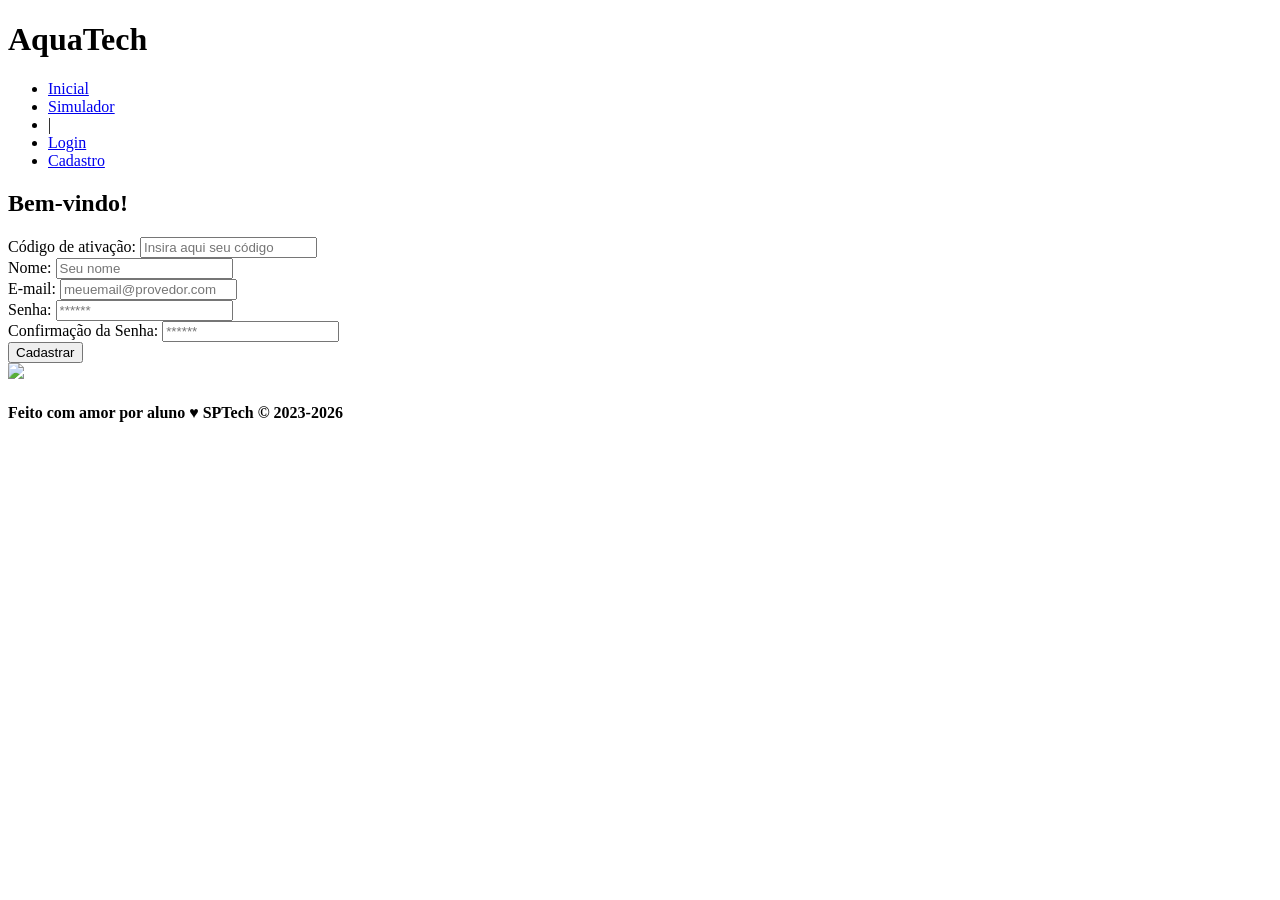
==== web-data-viz/public/cadastro.html @ 40148cc0 "feat: add api web-data-viz" ====
<!DOCTYPE html>
<html lang="pt-br">

<head>
  <meta charset="UTF-8" />
  <meta http-equiv="X-UA-Compatible" content="IE=edge" />
  <meta name="viewport" content="width=device-width, initial-scale=1.0" />

  <title>AquaTech | Cadastro</title>

  <script src="./js/sessao.js"></script>

  <link rel="stylesheet" href="./css/estilo.css" />
  <link rel="icon" href="./assets/icon/favicon2.ico" />
  <link rel="preconnect" href="https://fonts.gstatic.com" />
</head>

<body onload="listar()">
  <!--header inicio-->
  <div class="header">
    <div class="container">
      <h1 class="titulo">AquaTech</h1>
      <ul class="navbar">
        <li>
          <a href="index.html">Inicial</a>
        </li>
        <li>
          <a href="simulador.html">Simulador</a>
        </li>
        <li>|</li>
        <li>
          <a href="login.html">Login</a>
        </li>
        <li class="agora">
          <a href="#">Cadastro</a>
        </li>
      </ul>
    </div>
  </div>
  <!--header fim-->

  <div class="login">
    <div class="alerta_erro">
      <div class="card_erro" id="cardErro">
        <span id="mensagem_erro"></span>
      </div>
    </div>
    <div class="container">
      <div class="card card-cadastro">
        <h2>Bem-vindo!</h2>
        <div class="formulario">
          <!--
                         Para inserir mais um campo, copie uma das inputs abaixo.
                         Assim que inserir vá para o script abaixo.
                     -->
          <div class="campo">
            <span>Código de ativação:</span>
            <input id="codigo_input" type="text" placeholder="Insira aqui seu código" />
          </div>
          <div class="campo">
            <span>Nome:</span>
            <input id="nome_input" type="text" placeholder="Seu nome" />
          </div>
          <div class="campo">
            <span>E-mail:</span>
            <input id="email_input" type="text" placeholder="meuemail@provedor.com" />
          </div>
          <div class="campo">
            <span>Senha:</span>
            <input id="senha_input" type="password" placeholder="******" />
          </div>
          <div class="campo">
            <span>Confirmação da Senha:</span>
            <input id="confirmacao_senha_input" type="password" placeholder="******" />
          </div>
          <button class="botao" onclick="cadastrar()">Cadastrar</button>
        </div>
        <div id="div_aguardar" class="loading-div">
          <img src="./assets/circle-loading.gif" id="loading-gif" />
        </div>

        <div id="div_erros_login"></div>
      </div>
    </div>
  </div>

  <!--footer inicio-->
  <div class="footer">
    <div class="container">
      <h4>Feito com amor por aluno &hearts; SPTech &copy; 2023-2026</h4>
    </div>
  </div>
  <!--footer fim-->
</body>

</html>

<script>

  // Array para armazenar empresas cadastradas para validação de código de ativação 
  let listaEmpresasCadastradas = [];

  function cadastrar() {
    // aguardar();

    //Recupere o valor da nova input pelo nome do id
    // Agora vá para o método fetch logo abaixo
    var nomeVar = nome_input.value;
    var emailVar = email_input.value;
    var senhaVar = senha_input.value;
    var confirmacaoSenhaVar = confirmacao_senha_input.value;
    var codigoVar = codigo_input.value;
    var idEmpresaVincular

    // Verificando se há algum campo em branco
    if (
      nomeVar == "" ||
      emailVar == "" ||
      senhaVar == "" ||
      confirmacaoSenhaVar == "" ||
      codigoVar == ""
    ) {
      cardErro.style.display = "block";
      mensagem_erro.innerHTML =
        "(Mensagem de erro para todos os campos em branco)";

      finalizarAguardar();
      return false;
    } else {
      setInterval(sumirMensagem, 5000);
    }

    // Verificando se o código de ativação é de alguma empresa cadastrada
    for (let i = 0; i < listaEmpresasCadastradas.length; i++) {
      if (listaEmpresasCadastradas[i].codigo_ativacao == codigoVar) {
        idEmpresaVincular = listaEmpresasCadastradas[i].id
        console.log("Código de ativação válido.");
        break;
      } else {
        cardErro.style.display = "block";
        mensagem_erro.innerHTML = "(Mensagem de erro para código inválido)";
        finalizarAguardar();
      }
    }

    // Enviando o valor da nova input
    fetch("/usuarios/cadastrar", {
      method: "POST",
      headers: {
        "Content-Type": "application/json",
      },
      body: JSON.stringify({
        // crie um atributo que recebe o valor recuperado aqui
        // Agora vá para o arquivo routes/usuario.js
        nomeServer: nomeVar,
        emailServer: emailVar,
        senhaServer: senhaVar,
        idEmpresaVincularServer: idEmpresaVincular
      }),
    })
      .then(function (resposta) {
        console.log("resposta: ", resposta);

        if (resposta.ok) {
          cardErro.style.display = "block";

          mensagem_erro.innerHTML =
            "Cadastro realizado com sucesso! Redirecionando para tela de Login...";

          setTimeout(() => {
            window.location = "login.html";
          }, "2000");

          limparFormulario();
          finalizarAguardar();
        } else {
          throw "Houve um erro ao tentar realizar o cadastro!";
        }
      })
      .catch(function (resposta) {
        console.log(`#ERRO: ${resposta}`);
        finalizarAguardar();
      });

    return false;
  }

  // Listando empresas cadastradas 
  function listar() {
    fetch("/empresas/listar", {
      method: "GET",
    })
      .then(function (resposta) {
        resposta.json().then((empresas) => {
          empresas.forEach((empresa) => {
            listaEmpresasCadastradas.push(empresa);

            console.log("listaEmpresasCadastradas")
            console.log(listaEmpresasCadastradas[0].codigo_ativacao)
          });
        });
      })
      .catch(function (resposta) {
        console.log(`#ERRO: ${resposta}`);
      });
  }

  function sumirMensagem() {
    cardErro.style.display = "none";
  }
</script>
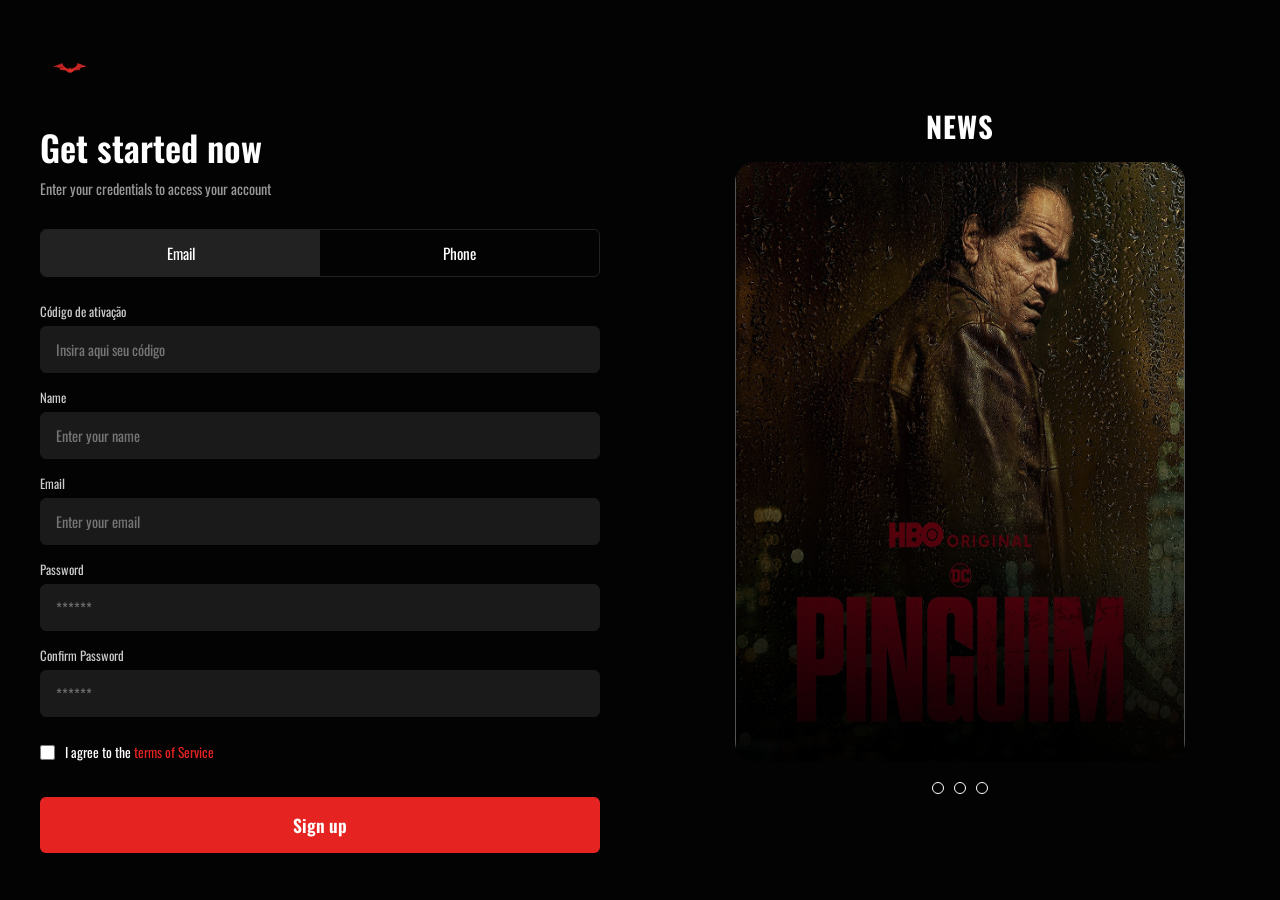
==== commit 068d275e: "feat: structure for registration and login, and the styling for both" ====
--- a/web-data-viz/public/cadastro.html
+++ b/web-data-viz/public/cadastro.html
@@ -6,206 +6,211 @@
   <meta http-equiv="X-UA-Compatible" content="IE=edge" />
   <meta name="viewport" content="width=device-width, initial-scale=1.0" />
 
-  <title>AquaTech | Cadastro</title>
+  <title>Vengeance | Cadastro</title>
 
   <script src="./js/sessao.js"></script>
-
-  <link rel="stylesheet" href="./css/estilo.css" />
+  <link rel="stylesheet" href="./css/cadLog.css" />
   <link rel="icon" href="./assets/icon/favicon2.ico" />
-  <link rel="preconnect" href="https://fonts.gstatic.com" />
+  <link rel="preconnect" href="https://fonts.googleapis.com">
+  <link rel="preconnect" href="https://fonts.gstatic.com" crossorigin>
+  <link href="https://fonts.googleapis.com/css2?family=Oswald:wght@200..700&display=swap" rel="stylesheet">
 </head>
 
 <body onload="listar()">
-  <!--header inicio-->
-  <div class="header">
-    <div class="container">
-      <h1 class="titulo">AquaTech</h1>
-      <ul class="navbar">
-        <li>
-          <a href="index.html">Inicial</a>
-        </li>
-        <li>
-          <a href="simulador.html">Simulador</a>
-        </li>
-        <li>|</li>
-        <li>
-          <a href="login.html">Login</a>
-        </li>
-        <li class="agora">
-          <a href="#">Cadastro</a>
-        </li>
-      </ul>
+  <div class="alerta_erro">
+    <div class="card_erro" id="cardErro">
+      <span id="mensagem_erro"></span>
     </div>
   </div>
-  <!--header fim-->
-
-  <div class="login">
-    <div class="alerta_erro">
-      <div class="card_erro" id="cardErro">
-        <span id="mensagem_erro"></span>
-      </div>
+
+  <div class="container">
+    <div class="left-panel">
+      <img src="./assets/icon/logo.png" alt="Logo The Vengeance" class="logo" />
+
+      <h1>Get started now</h1>
+      <p class="subtitle">Enter your credentials to access your account</p>
+
+      <div class="toggle-tabs">
+        <button class="toggle-btn active">Email</button>
+        <button class="toggle-btn">Phone</button>
+      </div>
+
+      <div class="formulario">
+        <div class="campo">
+          <span>Código de ativação</span>
+          <input id="codigo_input" type="text" placeholder="Insira aqui seu código" />
+        </div>
+        <div class="campo">
+          <span>Name</span>
+          <input id="nome_input" type="text" placeholder="Enter your name" />
+        </div>
+        <div class="campo">
+          <span>Email</span>
+          <input id="email_input" type="text" placeholder="Enter your email" />
+        </div>
+        <div class="campo">
+          <span>Password</span>
+          <input id="senha_input" type="password" placeholder="******" />
+        </div>
+        <div class="campo">
+          <span>Confirm Password</span>
+          <input id="confirmacao_senha_input" type="password" placeholder="******" />
+        </div>
+
+        <div class="checkbox-group">
+          <input type="checkbox" id="terms">
+          <label for="terms">I agree to the <a href="#">terms of Service</a></label>
+        </div>
+
+        <button class="botao" onclick="cadastrar()">Sign up</button>
+      </div>
+
+      <div id="div_aguardar" class="loading-div">
+        <img src="./assets/circle-loading.gif" id="loading-gif" width="40" />
+      </div>
+      <div id="div_erros_login"></div>
     </div>
-    <div class="container">
-      <div class="card card-cadastro">
-        <h2>Bem-vindo!</h2>
-        <div class="formulario">
-          <!--
-                         Para inserir mais um campo, copie uma das inputs abaixo.
-                         Assim que inserir vá para o script abaixo.
-                     -->
-          <div class="campo">
-            <span>Código de ativação:</span>
-            <input id="codigo_input" type="text" placeholder="Insira aqui seu código" />
-          </div>
-          <div class="campo">
-            <span>Nome:</span>
-            <input id="nome_input" type="text" placeholder="Seu nome" />
-          </div>
-          <div class="campo">
-            <span>E-mail:</span>
-            <input id="email_input" type="text" placeholder="meuemail@provedor.com" />
-          </div>
-          <div class="campo">
-            <span>Senha:</span>
-            <input id="senha_input" type="password" placeholder="******" />
-          </div>
-          <div class="campo">
-            <span>Confirmação da Senha:</span>
-            <input id="confirmacao_senha_input" type="password" placeholder="******" />
-          </div>
-          <button class="botao" onclick="cadastrar()">Cadastrar</button>
-        </div>
-        <div id="div_aguardar" class="loading-div">
-          <img src="./assets/circle-loading.gif" id="loading-gif" />
-        </div>
-
-        <div id="div_erros_login"></div>
+
+    <div class="right-panel">
+      <div class="news-title">NEWS</div>
+      
+      <div class="carousel-wrapper">
+        <div class="carousel-track" id="track">
+          <img src="assets/imgs/penguinPoster.png" alt="News 1">
+          <img src="assets/imgs/batmanPoster.png" alt="News 2">
+          <img src="assets/imgs/caraDeBarroPoster.png" alt="News 3">
+        </div>
+      </div>
+
+      <div class="indicators" id="indicators">
+        <div class="dot active"><div class="dot-fill"></div></div>
+        <div class="dot"><div class="dot-fill"></div></div>
+        <div class="dot"><div class="dot-fill"></div></div>
       </div>
     </div>
   </div>
-
-  <!--footer inicio-->
-  <div class="footer">
-    <div class="container">
-      <h4>Feito com amor por aluno &hearts; SPTech &copy; 2023-2026</h4>
-    </div>
-  </div>
-  <!--footer fim-->
+  
+  <script>
+    const track = document.getElementById('track');
+    const dots = document.querySelectorAll('.dot');
+    let slideAtual = 0;
+    const tempoIntervalo = 5000; 
+
+    function moverCarrossel() {
+      slideAtual = (slideAtual + 1) % dots.length;
+      track.style.transform = `translateX(-${slideAtual * 100}%)`;
+
+      dots.forEach(dot => {
+        dot.classList.remove('active');
+        void dot.offsetWidth; 
+      });
+      dots[slideAtual].classList.add('active');
+    }
+
+    setInterval(moverCarrossel, tempoIntervalo);
+
+    let listaEmpresasCadastradas = [];
+
+    function finalizarAguardar() {
+      document.getElementById('div_aguardar').style.display = 'none';
+    }
+    function limparFormulario() {
+      document.getElementById('codigo_input').value = '';
+      document.getElementById('nome_input').value = '';
+      document.getElementById('email_input').value = '';
+      document.getElementById('senha_input').value = '';
+      document.getElementById('confirmacao_senha_input').value = '';
+    }
+
+    function cadastrar() {
+      var nomeVar = nome_input.value;
+      var emailVar = email_input.value;
+      var senhaVar = senha_input.value;
+      var confirmacaoSenhaVar = confirmacao_senha_input.value;
+      var codigoVar = codigo_input.value;
+      var idEmpresaVincular;
+
+      if (
+        nomeVar == "" ||
+        emailVar == "" ||
+        senhaVar == "" ||
+        confirmacaoSenhaVar == "" ||
+        codigoVar == ""
+      ) {
+        cardErro.style.display = "block";
+        mensagem_erro.innerHTML = "Por favor, preencha todos os campos.";
+        finalizarAguardar();
+        return false;
+      } else {
+        setInterval(sumirMensagem, 5000);
+      }
+
+      for (let i = 0; i < listaEmpresasCadastradas.length; i++) {
+        if (listaEmpresasCadastradas[i].codigo_ativacao == codigoVar) {
+          idEmpresaVincular = listaEmpresasCadastradas[i].id;
+          console.log("Código de ativação válido.");
+          break;
+        } else if (i == listaEmpresasCadastradas.length - 1) {
+          cardErro.style.display = "block";
+          mensagem_erro.innerHTML = "Código de ativação inválido.";
+          finalizarAguardar();
+          return false;
+        }
+      }
+
+      fetch("/usuarios/cadastrar", {
+        method: "POST",
+        headers: {
+          "Content-Type": "application/json",
+        },
+        body: JSON.stringify({
+          nomeServer: nomeVar,
+          emailServer: emailVar,
+          senhaServer: senhaVar,
+          idEmpresaVincularServer: idEmpresaVincular
+        }),
+      })
+        .then(function (resposta) {
+          console.log("resposta: ", resposta);
+          if (resposta.ok) {
+            cardErro.style.display = "block";
+            mensagem_erro.innerHTML = "Cadastro realizado com sucesso! Redirecionando...";
+            setTimeout(() => {
+              window.location = "login.html";
+            }, 2000);
+            limparFormulario();
+            finalizarAguardar();
+          } else {
+            throw "Houve um erro ao tentar realizar o cadastro!";
+          }
+        })
+        .catch(function (resposta) {
+          console.log(`#ERRO: ${resposta}`);
+          finalizarAguardar();
+        });
+
+      return false;
+    }
+
+    function listar() {
+      fetch("/empresas/listar", {
+        method: "GET",
+      })
+        .then(function (resposta) {
+          resposta.json().then((empresas) => {
+            empresas.forEach((empresa) => {
+              listaEmpresasCadastradas.push(empresa);
+            });
+          });
+        })
+        .catch(function (resposta) {
+          console.log(`#ERRO: ${resposta}`);
+        });
+    }
+
+    function sumirMensagem() {
+      cardErro.style.display = "none";
+    }
+  </script>
 </body>
-
-</html>
-
-<script>
-
-  // Array para armazenar empresas cadastradas para validação de código de ativação 
-  let listaEmpresasCadastradas = [];
-
-  function cadastrar() {
-    // aguardar();
-
-    //Recupere o valor da nova input pelo nome do id
-    // Agora vá para o método fetch logo abaixo
-    var nomeVar = nome_input.value;
-    var emailVar = email_input.value;
-    var senhaVar = senha_input.value;
-    var confirmacaoSenhaVar = confirmacao_senha_input.value;
-    var codigoVar = codigo_input.value;
-    var idEmpresaVincular
-
-    // Verificando se há algum campo em branco
-    if (
-      nomeVar == "" ||
-      emailVar == "" ||
-      senhaVar == "" ||
-      confirmacaoSenhaVar == "" ||
-      codigoVar == ""
-    ) {
-      cardErro.style.display = "block";
-      mensagem_erro.innerHTML =
-        "(Mensagem de erro para todos os campos em branco)";
-
-      finalizarAguardar();
-      return false;
-    } else {
-      setInterval(sumirMensagem, 5000);
-    }
-
-    // Verificando se o código de ativação é de alguma empresa cadastrada
-    for (let i = 0; i < listaEmpresasCadastradas.length; i++) {
-      if (listaEmpresasCadastradas[i].codigo_ativacao == codigoVar) {
-        idEmpresaVincular = listaEmpresasCadastradas[i].id
-        console.log("Código de ativação válido.");
-        break;
-      } else {
-        cardErro.style.display = "block";
-        mensagem_erro.innerHTML = "(Mensagem de erro para código inválido)";
-        finalizarAguardar();
-      }
-    }
-
-    // Enviando o valor da nova input
-    fetch("/usuarios/cadastrar", {
-      method: "POST",
-      headers: {
-        "Content-Type": "application/json",
-      },
-      body: JSON.stringify({
-        // crie um atributo que recebe o valor recuperado aqui
-        // Agora vá para o arquivo routes/usuario.js
-        nomeServer: nomeVar,
-        emailServer: emailVar,
-        senhaServer: senhaVar,
-        idEmpresaVincularServer: idEmpresaVincular
-      }),
-    })
-      .then(function (resposta) {
-        console.log("resposta: ", resposta);
-
-        if (resposta.ok) {
-          cardErro.style.display = "block";
-
-          mensagem_erro.innerHTML =
-            "Cadastro realizado com sucesso! Redirecionando para tela de Login...";
-
-          setTimeout(() => {
-            window.location = "login.html";
-          }, "2000");
-
-          limparFormulario();
-          finalizarAguardar();
-        } else {
-          throw "Houve um erro ao tentar realizar o cadastro!";
-        }
-      })
-      .catch(function (resposta) {
-        console.log(`#ERRO: ${resposta}`);
-        finalizarAguardar();
-      });
-
-    return false;
-  }
-
-  // Listando empresas cadastradas 
-  function listar() {
-    fetch("/empresas/listar", {
-      method: "GET",
-    })
-      .then(function (resposta) {
-        resposta.json().then((empresas) => {
-          empresas.forEach((empresa) => {
-            listaEmpresasCadastradas.push(empresa);
-
-            console.log("listaEmpresasCadastradas")
-            console.log(listaEmpresasCadastradas[0].codigo_ativacao)
-          });
-        });
-      })
-      .catch(function (resposta) {
-        console.log(`#ERRO: ${resposta}`);
-      });
-  }
-
-  function sumirMensagem() {
-    cardErro.style.display = "none";
-  }
-</script>+</html>
--- a/web-data-viz/public/css/cadLog.css
+++ b/web-data-viz/public/css/cadLog.css
@@ -0,0 +1,243 @@
+* {
+  margin: 0;
+  padding: 0;
+  box-sizing: border-box;
+  font-family: 'Oswald', sans-serif;
+}
+
+body {
+  background-color: #030303;
+  color: #ffffff;
+  display: flex;
+  justify-content: center;
+  align-items: center;
+  min-height: 100vh;
+  overflow-x: hidden;
+}
+
+.alerta_erro {
+  position: fixed;
+  top: 20px;
+  right: 20px;
+  z-index: 1000;
+}
+
+.card_erro {
+  display: none;
+  background-color: #e52421;
+  color: white;
+  padding: 15px 25px;
+  border-radius: 8px;
+  font-weight: 600;
+  box-shadow: 0 4px 12px rgba(229, 36, 33, 0.3);
+}
+
+.container {
+  display: flex;
+  width: 100%;
+  max-width: 1300px;
+  padding: 40px;
+  gap: 80px;
+}
+
+.left-panel {
+  flex: 1;
+  display: flex;
+  flex-direction: column;
+  justify-content: center;
+}
+
+.logo {
+  width: 60px;
+  margin-bottom: 30px;
+  fill: #e52421;
+}
+
+h1 {
+  font-size: 2.2rem;
+  font-weight: 600;
+  margin-bottom: 5px;
+}
+
+.subtitle {
+  color: #999;
+  font-size: 0.9rem;
+  margin-bottom: 30px;
+}
+
+.toggle-tabs {
+  display: flex;
+  border: 1px solid #222;
+  border-radius: 6px;
+  margin-bottom: 25px;
+  overflow: hidden;
+}
+
+.toggle-btn {
+  flex: 1;
+  padding: 12px;
+  background: transparent;
+  color: #fff;
+  border: none;
+  cursor: pointer;
+  font-size: 0.95rem;
+  transition: background 0.3s;
+}
+
+.toggle-btn.active {
+  background-color: #222;
+}
+
+.formulario {
+  display: flex;
+  flex-direction: column;
+  gap: 15px;
+}
+
+.campo {
+  display: flex;
+  flex-direction: column;
+}
+
+.campo span {
+  font-size: 0.8rem;
+  margin-bottom: 5px;
+  color: #ccc;
+}
+
+.campo input {
+  padding: 12px 15px;
+  background-color: #1a1a1a;
+  border: 1px solid #1a1a1a;
+  border-radius: 6px;
+  color: #fff;
+  font-size: 0.9rem;
+  outline: none;
+  transition: border 0.3s;
+}
+
+.campo input:focus {
+  border-color: #e52421;
+}
+
+.checkbox-group {
+  display: flex;
+  align-items: center;
+  gap: 10px;
+  margin: 10px 0 20px 0;
+  font-size: 0.85rem;
+}
+
+.checkbox-group input {
+  accent-color: #e52421;
+  width: 15px;
+  height: 15px;
+}
+
+.checkbox-group a {
+  color: #e52421;
+  text-decoration: none;
+}
+
+.botao {
+  padding: 15px;
+  background-color: #e52421;
+  color: #fff;
+  border: none;
+  border-radius: 6px;
+  font-size: 1.1rem;
+  font-weight: 600;
+  cursor: pointer;
+  transition: background-color 0.3s;
+}
+
+.botao:hover {
+  background-color: #c41e1b;
+}
+
+.loading-div {
+  display: none;
+  justify-content: center;
+  margin-top: 15px;
+}
+
+.right-panel {
+  flex: 1;
+  display: flex;
+  flex-direction: column;
+  align-items: center;
+  justify-content: center;
+}
+
+.news-title {
+  font-size: 1.8rem;
+  font-weight: bold;
+  margin-bottom: 15px;
+  letter-spacing: 1px;
+}
+
+.carousel-wrapper {
+  width: 100%;
+  max-width: 450px;
+  height: 600px;
+  border-radius: 20px;
+  overflow: hidden;
+  position: relative;
+}
+
+.carousel-track {
+  display: flex;
+  width: 100%;
+  height: 100%;
+  transition: transform 0.6s ease-in-out;
+}
+
+.carousel-track img {
+  min-width: 100%;
+  height: 100%;
+  object-fit: cover;
+}
+
+.indicators {
+  display: flex;
+  gap: 10px;
+  margin-top: 20px;
+}
+
+.dot {
+  width: 12px;
+  height: 12px;
+  border: 1px solid #fff;
+  border-radius: 50%;
+  display: flex;
+  justify-content: center;
+  align-items: center;
+  position: relative;
+}
+
+.dot-fill {
+  width: 100%;
+  height: 100%;
+  background-color: #fff;
+  border-radius: 50%;
+  transform: scale(0); 
+}
+
+@keyframes despreencher {
+  0% { transform: scale(1); opacity: 1; }
+  100% { transform: scale(0); opacity: 0.2; }
+}
+
+.dot.active .dot-fill {
+  animation: despreencher 5s linear forwards;
+}
+
+@media (max-width: 900px) {
+  .container {
+    flex-direction: column;
+    padding: 20px;
+  }
+  .carousel-wrapper {
+    height: 400px;
+  }
+}
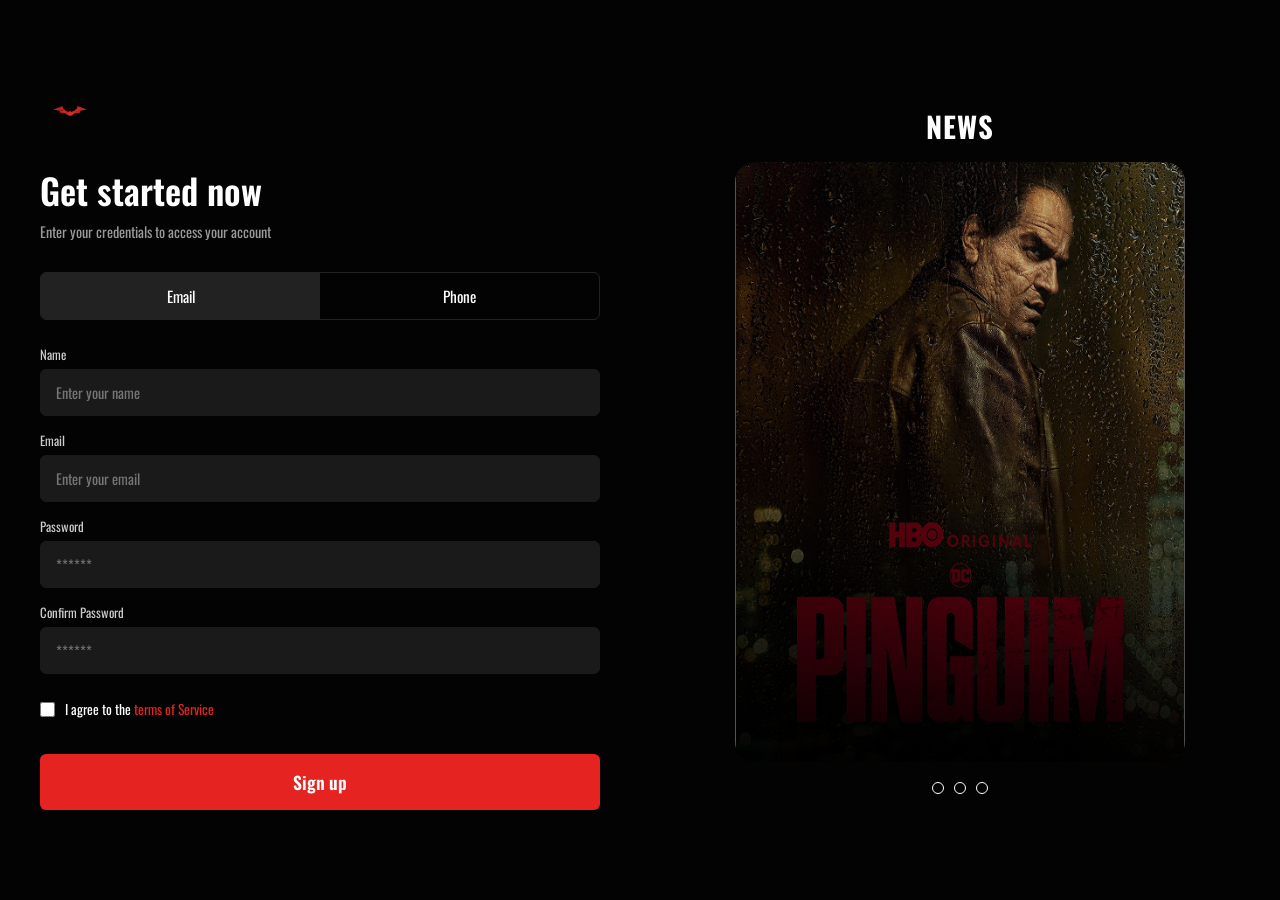
==== commit 811533dc: "fix: removing parts of the API and registration system that I won't be using" ====
--- a/web-data-viz/public/cadastro.html
+++ b/web-data-viz/public/cadastro.html
@@ -36,10 +36,6 @@
       </div>
 
       <div class="formulario">
-        <div class="campo">
-          <span>Código de ativação</span>
-          <input id="codigo_input" type="text" placeholder="Insira aqui seu código" />
-        </div>
         <div class="campo">
           <span>Name</span>
           <input id="nome_input" type="text" placeholder="Enter your name" />
@@ -115,7 +111,6 @@
       document.getElementById('div_aguardar').style.display = 'none';
     }
     function limparFormulario() {
-      document.getElementById('codigo_input').value = '';
       document.getElementById('nome_input').value = '';
       document.getElementById('email_input').value = '';
       document.getElementById('senha_input').value = '';
@@ -127,15 +122,13 @@
       var emailVar = email_input.value;
       var senhaVar = senha_input.value;
       var confirmacaoSenhaVar = confirmacao_senha_input.value;
-      var codigoVar = codigo_input.value;
       var idEmpresaVincular;
 
       if (
         nomeVar == "" ||
         emailVar == "" ||
         senhaVar == "" ||
-        confirmacaoSenhaVar == "" ||
-        codigoVar == ""
+        confirmacaoSenhaVar == ""
       ) {
         cardErro.style.display = "block";
         mensagem_erro.innerHTML = "Por favor, preencha todos os campos.";
@@ -143,19 +136,6 @@
         return false;
       } else {
         setInterval(sumirMensagem, 5000);
-      }
-
-      for (let i = 0; i < listaEmpresasCadastradas.length; i++) {
-        if (listaEmpresasCadastradas[i].codigo_ativacao == codigoVar) {
-          idEmpresaVincular = listaEmpresasCadastradas[i].id;
-          console.log("Código de ativação válido.");
-          break;
-        } else if (i == listaEmpresasCadastradas.length - 1) {
-          cardErro.style.display = "block";
-          mensagem_erro.innerHTML = "Código de ativação inválido.";
-          finalizarAguardar();
-          return false;
-        }
       }
 
       fetch("/usuarios/cadastrar", {
@@ -191,23 +171,6 @@
 
       return false;
     }
-
-    function listar() {
-      fetch("/empresas/listar", {
-        method: "GET",
-      })
-        .then(function (resposta) {
-          resposta.json().then((empresas) => {
-            empresas.forEach((empresa) => {
-              listaEmpresasCadastradas.push(empresa);
-            });
-          });
-        })
-        .catch(function (resposta) {
-          console.log(`#ERRO: ${resposta}`);
-        });
-    }
-
     function sumirMensagem() {
       cardErro.style.display = "none";
     }
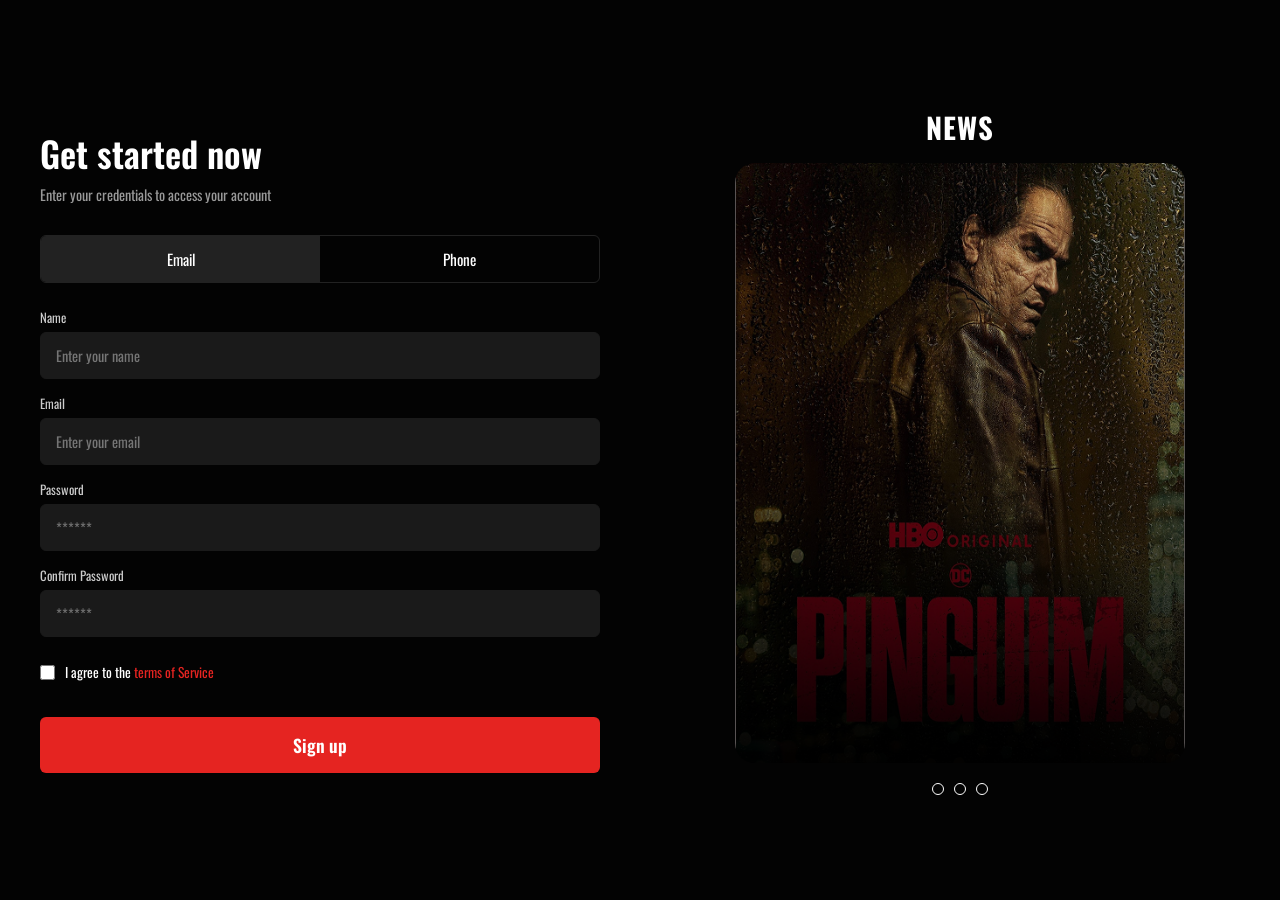
==== commit 4441f4c1: "feat: dashboard" ====
--- a/web-data-viz/public/cadastro.html
+++ b/web-data-viz/public/cadastro.html
@@ -1,179 +1,238 @@
-<!DOCTYPE html>
+<!doctype html>
 <html lang="pt-br">
-
-<head>
-  <meta charset="UTF-8" />
-  <meta http-equiv="X-UA-Compatible" content="IE=edge" />
-  <meta name="viewport" content="width=device-width, initial-scale=1.0" />
-
-  <title>Vengeance | Cadastro</title>
-
-  <script src="./js/sessao.js"></script>
-  <link rel="stylesheet" href="./css/cadLog.css" />
-  <link rel="icon" href="./assets/icon/favicon2.ico" />
-  <link rel="preconnect" href="https://fonts.googleapis.com">
-  <link rel="preconnect" href="https://fonts.gstatic.com" crossorigin>
-  <link href="https://fonts.googleapis.com/css2?family=Oswald:wght@200..700&display=swap" rel="stylesheet">
-</head>
-
-<body onload="listar()">
-  <div class="alerta_erro">
-    <div class="card_erro" id="cardErro">
-      <span id="mensagem_erro"></span>
-    </div>
-  </div>
-
-  <div class="container">
-    <div class="left-panel">
-      <img src="./assets/icon/logo.png" alt="Logo The Vengeance" class="logo" />
-
-      <h1>Get started now</h1>
-      <p class="subtitle">Enter your credentials to access your account</p>
-
-      <div class="toggle-tabs">
-        <button class="toggle-btn active">Email</button>
-        <button class="toggle-btn">Phone</button>
-      </div>
-
-      <div class="formulario">
-        <div class="campo">
-          <span>Name</span>
-          <input id="nome_input" type="text" placeholder="Enter your name" />
-        </div>
-        <div class="campo">
-          <span>Email</span>
-          <input id="email_input" type="text" placeholder="Enter your email" />
-        </div>
-        <div class="campo">
-          <span>Password</span>
-          <input id="senha_input" type="password" placeholder="******" />
-        </div>
-        <div class="campo">
-          <span>Confirm Password</span>
-          <input id="confirmacao_senha_input" type="password" placeholder="******" />
-        </div>
-
-        <div class="checkbox-group">
-          <input type="checkbox" id="terms">
-          <label for="terms">I agree to the <a href="#">terms of Service</a></label>
-        </div>
-
-        <button class="botao" onclick="cadastrar()">Sign up</button>
-      </div>
-
-      <div id="div_aguardar" class="loading-div">
-        <img src="./assets/circle-loading.gif" id="loading-gif" width="40" />
-      </div>
-      <div id="div_erros_login"></div>
-    </div>
-
-    <div class="right-panel">
-      <div class="news-title">NEWS</div>
+  <head>
+    <meta charset="UTF-8" />
+    <meta http-equiv="X-UA-Compatible" content="IE=edge" />
+    <meta name="viewport" content="width=device-width, initial-scale=1.0" />
+
+    <title>Vengeance | Cadastro</title>
+
+    <script src="./js/sessao.js"></script>
+    <link rel="stylesheet" href="./css/cadLog.css" />
+    <link rel="icon" href="./assets/icon/logo.png" />
+    <link rel="preconnect" href="https://fonts.googleapis.com" />
+    <link rel="preconnect" href="https://fonts.gstatic.com" crossorigin />
+    <link
+      href="https://fonts.googleapis.com/css2?family=Oswald:wght@200..700&display=swap"
+      rel="stylesheet"
+    />
+  </head>
+
+  <body>
+    <header>
       
-      <div class="carousel-wrapper">
-        <div class="carousel-track" id="track">
-          <img src="assets/imgs/penguinPoster.png" alt="News 1">
-          <img src="assets/imgs/batmanPoster.png" alt="News 2">
-          <img src="assets/imgs/caraDeBarroPoster.png" alt="News 3">
-        </div>
-      </div>
-
-      <div class="indicators" id="indicators">
-        <div class="dot active"><div class="dot-fill"></div></div>
-        <div class="dot"><div class="dot-fill"></div></div>
-        <div class="dot"><div class="dot-fill"></div></div>
+      
+
+    </header>
+    <div class="alerta_erro">
+      <div class="card_erro" id="cardErro">
+        <span id="mensagem_erro"></span>
       </div>
     </div>
-  </div>
-  
-  <script>
-    const track = document.getElementById('track');
-    const dots = document.querySelectorAll('.dot');
-    let slideAtual = 0;
-    const tempoIntervalo = 5000; 
-
-    function moverCarrossel() {
-      slideAtual = (slideAtual + 1) % dots.length;
-      track.style.transform = `translateX(-${slideAtual * 100}%)`;
-
-      dots.forEach(dot => {
-        dot.classList.remove('active');
-        void dot.offsetWidth; 
-      });
-      dots[slideAtual].classList.add('active');
-    }
-
-    setInterval(moverCarrossel, tempoIntervalo);
-
-    let listaEmpresasCadastradas = [];
-
-    function finalizarAguardar() {
-      document.getElementById('div_aguardar').style.display = 'none';
-    }
-    function limparFormulario() {
-      document.getElementById('nome_input').value = '';
-      document.getElementById('email_input').value = '';
-      document.getElementById('senha_input').value = '';
-      document.getElementById('confirmacao_senha_input').value = '';
-    }
-
-    function cadastrar() {
-      var nomeVar = nome_input.value;
-      var emailVar = email_input.value;
-      var senhaVar = senha_input.value;
-      var confirmacaoSenhaVar = confirmacao_senha_input.value;
-      var idEmpresaVincular;
-
-      if (
-        nomeVar == "" ||
-        emailVar == "" ||
-        senhaVar == "" ||
-        confirmacaoSenhaVar == ""
-      ) {
+
+    <div class="container">
+      <div class="left-panel">
+        
+
+        <h1>Get started now</h1>
+        <p class="subtitle">Enter your credentials to access your account</p>
+
+        <div class="toggle-tabs">
+          <button class="toggle-btn active">Email</button>
+          <button class="toggle-btn">Phone</button>
+        </div>
+
+        <div class="formulario">
+          <div class="campo">
+            <span>Name</span>
+            <input id="nome_input" type="text" placeholder="Enter your name" />
+          </div>
+          <div class="campo">
+            <span>Email</span>
+            <input
+              id="email_input"
+              type="text"
+              placeholder="Enter your email"
+            />
+          </div>
+          <div class="campo">
+            <span>Password</span>
+            <input id="senha_input" type="password" placeholder="******" />
+          </div>
+          <div class="campo">
+            <span>Confirm Password</span>
+            <input
+              id="confirmacao_senha_input"
+              type="password"
+              placeholder="******"
+            />
+          </div>
+
+          <div class="checkbox-group">
+            <input type="checkbox" id="terms" />
+            <label for="terms"
+              >I agree to the <a href="#">terms of Service</a></label
+            >
+          </div>
+
+          <button class="botao" onclick="cadastrar()">Sign up</button>
+        </div>
+
+        <div id="div_aguardar" class="loading-div">
+          <div class="spinner"></div>
+        </div>
+        <div id="div_erros_login"></div>
+      </div>
+
+      <div class="right-panel">
+        <div class="news-title">NEWS</div>
+
+        <div class="carousel-wrapper">
+          <div class="carousel-track" id="track">
+            <img src="assets/imgs/penguinPoster.png" alt="News 1" />
+            <img src="assets/imgs/batmanPoster.png" alt="News 2" />
+            <img src="assets/imgs/caraDeBarroPoster.png" alt="News 3" />
+          </div>
+        </div>
+
+        <div class="indicators" id="indicators">
+          <div class="dot active"><div class="dot-fill"></div></div>
+          <div class="dot"><div class="dot-fill"></div></div>
+          <div class="dot"><div class="dot-fill"></div></div>
+        </div>
+      </div>
+    </div>
+
+    <script>
+      const track = document.getElementById("track");
+      const dots = document.querySelectorAll(".dot");
+      let slideAtual = 0;
+      const tempoIntervalo = 5000;
+      const maxTentativa = 5;
+      const tempoBloqueio = 30000;
+      let tentativa = 0;
+      let timerMensagem;
+      let timerBloqueio;
+
+      function moverCarrossel() {
+        slideAtual = (slideAtual + 1) % dots.length;
+        track.style.transform = `translateX(-${slideAtual * 100}%)`;
+
+        dots.forEach((dot) => {
+          dot.classList.remove("active");
+          void dot.offsetWidth;
+        });
+        dots[slideAtual].classList.add("active");
+      }
+
+      setInterval(moverCarrossel, tempoIntervalo);
+
+      function finalizarAguardar() {
+        document.getElementById("div_aguardar").style.display = "none";
+      }
+
+      function limparFormulario() {
+        document.getElementById("nome_input").value = "";
+        document.getElementById("email_input").value = "";
+        document.getElementById("senha_input").value = "";
+        document.getElementById("confirmacao_senha_input").value = "";
+      }
+
+      function sumirMensagem() {
+        cardErro.style.display = "none";
+      }
+
+      function mostrarMensagem(mensagem) {
         cardErro.style.display = "block";
-        mensagem_erro.innerHTML = "Por favor, preencha todos os campos.";
+        mensagem_erro.innerHTML = mensagem;
         finalizarAguardar();
+        clearTimeout(timerMensagem); 
+        timerMensagem = setTimeout(sumirMensagem, 5000);
+      }
+
+      function registrarErro(mensagem) {
+        tentativa++;
+        mostrarMensagem(mensagem);
+
+        if (tentativa >= maxTentativa && !timerBloqueio) {
+          timerBloqueio = setTimeout(() => {
+            tentativa = 0;
+            timerBloqueio = null;
+          }, tempoBloqueio);
+        }
+      }
+
+      function cadastrar() {
+        var nomeVar = nome_input.value;
+        var emailVar = email_input.value;
+        var senhaVar = senha_input.value;
+        var confirmacaoSenhaVar = confirmacao_senha_input.value;
+
+        if (tentativa >= maxTentativa) {
+          mostrarMensagem(
+            `Muitas tentativas. Tente novamente em ${tempoBloqueio / 1000} segundos.`,
+          );
+          return false;
+        }
+
+        if (
+          nomeVar == "" ||
+          emailVar == "" ||
+          senhaVar == "" ||
+          confirmacaoSenhaVar == ""
+        ) {
+          registrarErro("Por favor, preencha todos os campos.");
+          return false;
+        }
+
+        if (confirmacaoSenhaVar !== senhaVar) {
+          registrarErro("As senhas são diferentes.");
+          return false;
+        }
+
+        if (!emailVar.includes("@") || !emailVar.includes(".com")) {
+          registrarErro("O email deve conter '@' e '.com'.");
+          return false;
+        }
+
+        if (senhaVar.length < 10) {
+          registrarErro("A senha deve ter no mínimo 10 caracteres.");
+          return false;
+        }
+
+        if (!document.getElementById("terms").checked) {
+          registrarErro("Você deve aceitar os termos de serviço.");
+          return false;
+        }
+
+        fetch("/usuarios/cadastrar", {
+          method: "POST",
+          headers: { "Content-Type": "application/json" },
+          body: JSON.stringify({
+            nomeServer: nomeVar,
+            emailServer: emailVar,
+            senhaServer: senhaVar,
+          }),
+        })
+          .then(function (resposta) {
+            if (resposta.ok) {
+              tentativa = 0; 
+              mostrarMensagem("Cadastro realizado com sucesso!");
+              setTimeout(() => {
+                window.location = "login.html";
+              }, 2000);
+              limparFormulario();
+            } else {
+              throw "Houve um erro ao tentar realizar o cadastro!";
+            }
+          })
+          .catch(function (erro) {
+            console.log(`#ERRO: ${erro}`);
+            mostrarMensagem("Erro ao realizar o cadastro. Tente novamente.");
+          });
+
         return false;
-      } else {
-        setInterval(sumirMensagem, 5000);
-      }
-
-      fetch("/usuarios/cadastrar", {
-        method: "POST",
-        headers: {
-          "Content-Type": "application/json",
-        },
-        body: JSON.stringify({
-          nomeServer: nomeVar,
-          emailServer: emailVar,
-          senhaServer: senhaVar,
-          idEmpresaVincularServer: idEmpresaVincular
-        }),
-      })
-        .then(function (resposta) {
-          console.log("resposta: ", resposta);
-          if (resposta.ok) {
-            cardErro.style.display = "block";
-            mensagem_erro.innerHTML = "Cadastro realizado com sucesso! Redirecionando...";
-            setTimeout(() => {
-              window.location = "login.html";
-            }, 2000);
-            limparFormulario();
-            finalizarAguardar();
-          } else {
-            throw "Houve um erro ao tentar realizar o cadastro!";
-          }
-        })
-        .catch(function (resposta) {
-          console.log(`#ERRO: ${resposta}`);
-          finalizarAguardar();
-        });
-
-      return false;
-    }
-    function sumirMensagem() {
-      cardErro.style.display = "none";
-    }
-  </script>
-</body>
-</html>+      }
+    </script>
+  </body>
+</html>
--- a/web-data-viz/public/css/cadLog.css
+++ b/web-data-viz/public/css/cadLog.css
@@ -161,6 +161,21 @@
   margin-top: 15px;
 }
 
+.spinner {
+  width: 40px;
+  height: 40px;
+  border: 4px solid rgba(229, 36, 33, 0.3);
+  border-top-color: #e52421;
+  border-radius: 50%;
+  animation: girar 0.8s linear infinite;
+}
+
+@keyframes girar {
+  to {
+    transform: rotate(360deg);
+  }
+}
+
 .right-panel {
   flex: 1;
   display: flex;
